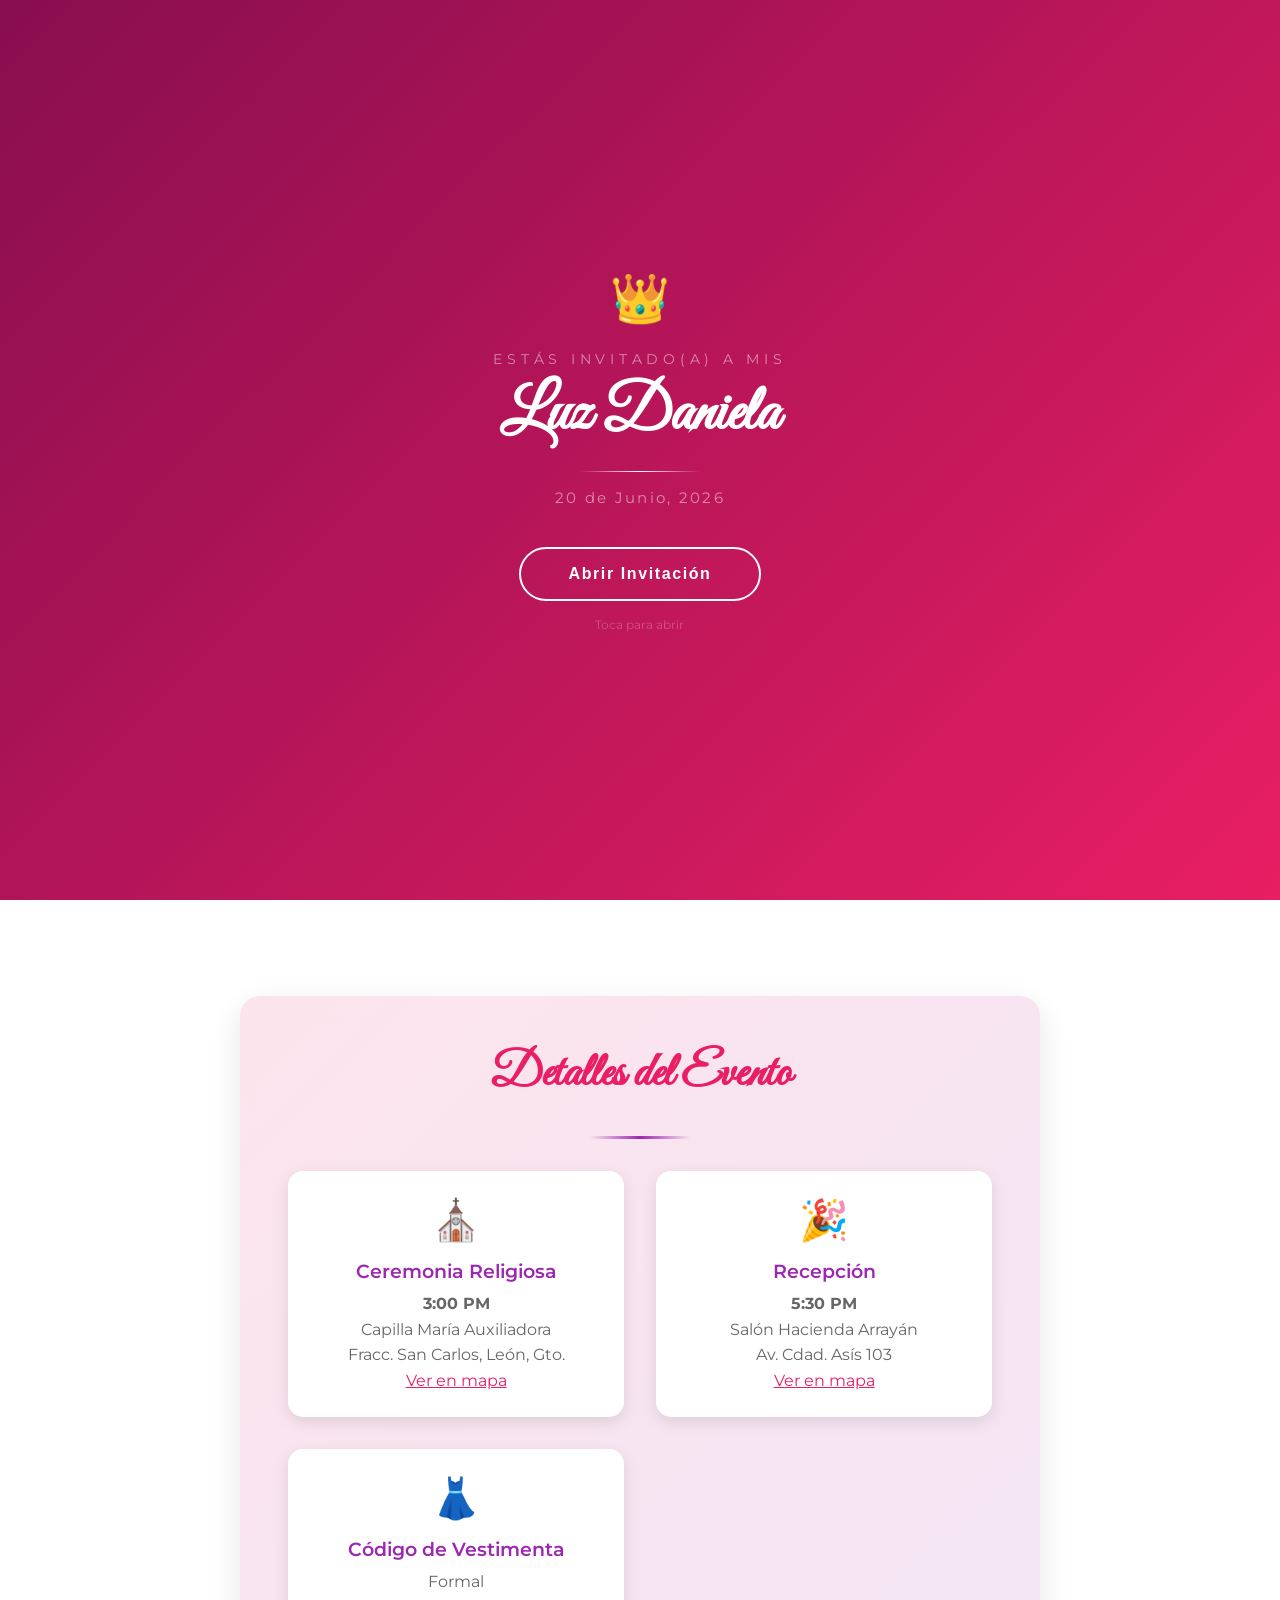
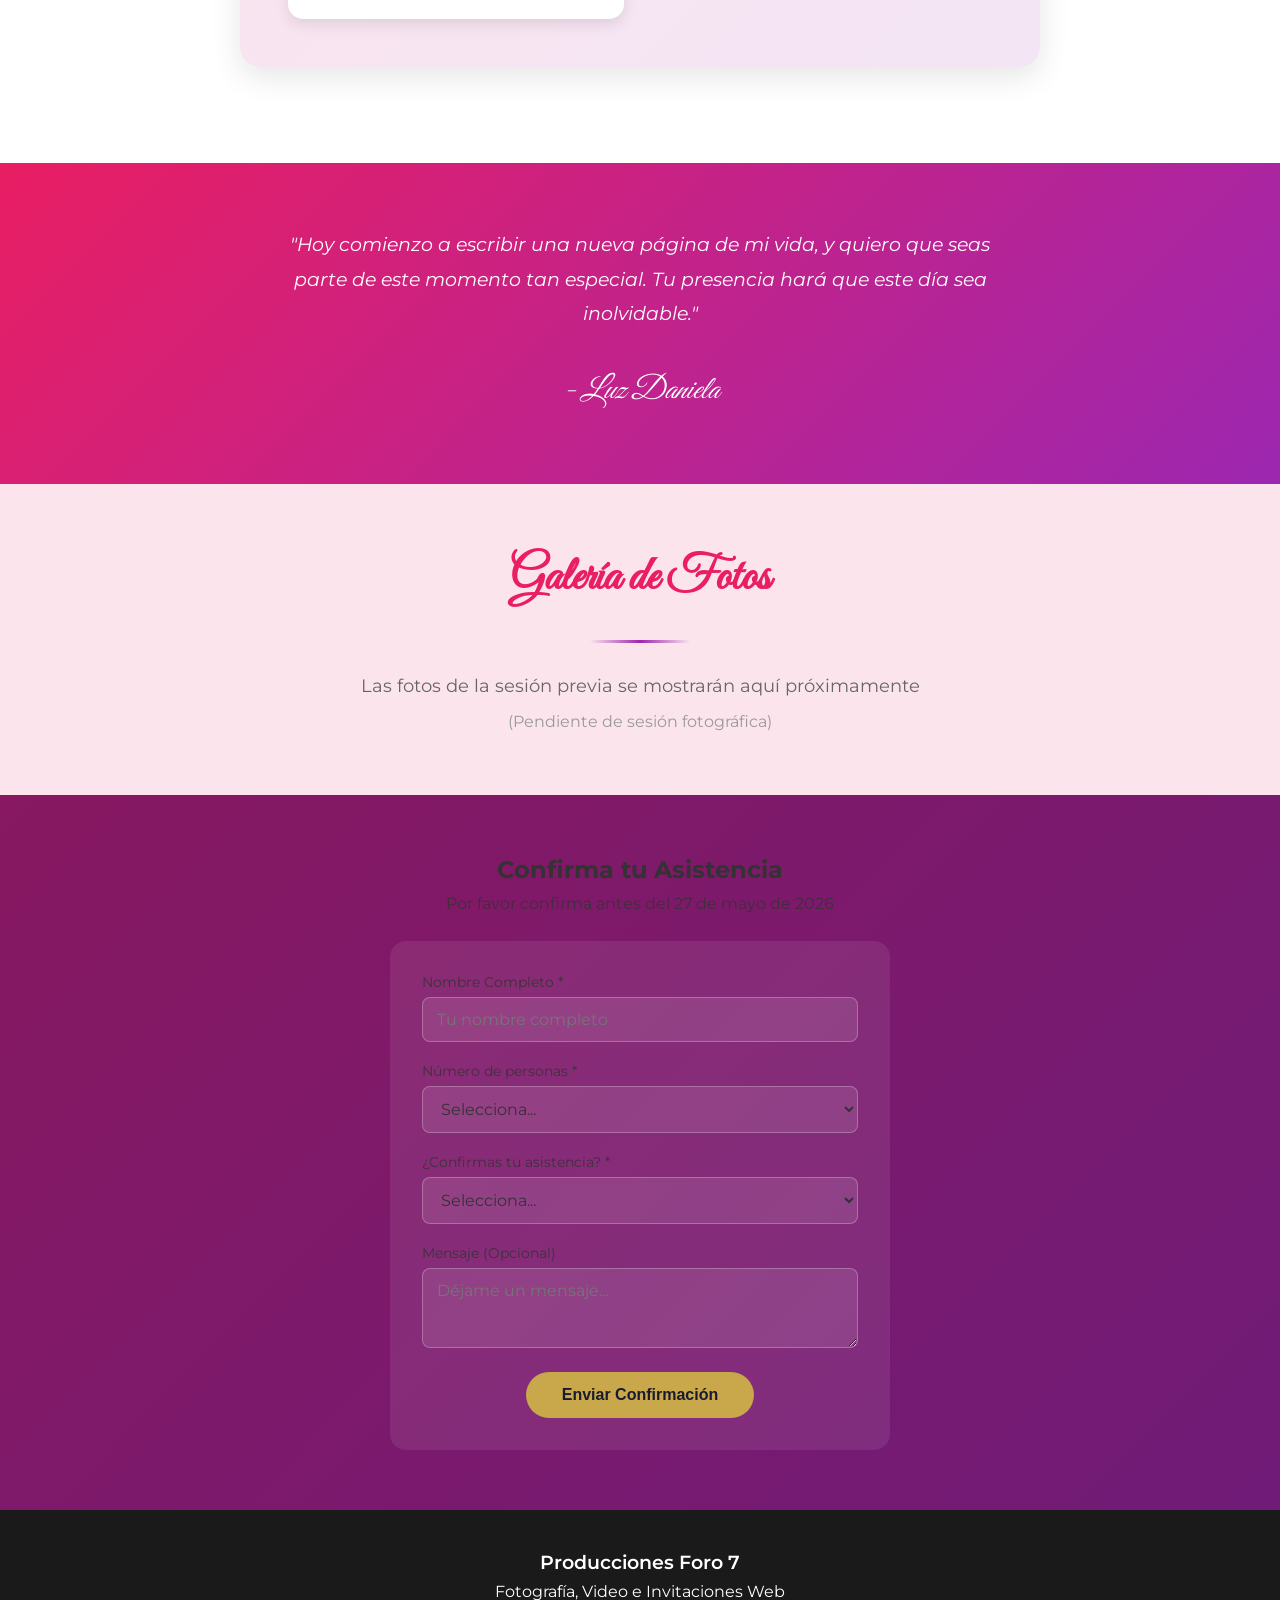
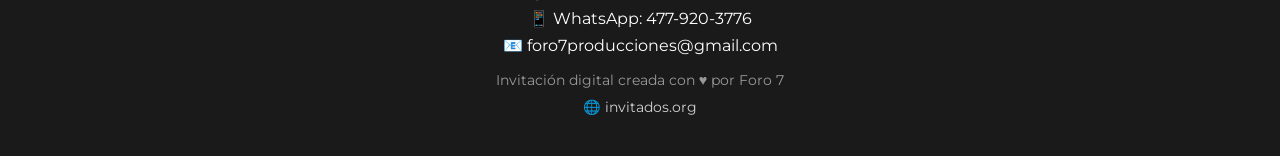
==== index.html @ 969c9317 "Add splash screen Co-Authored-By: Claude Sonnet 4.6 <noreply@anthropic.com>" ====
<!DOCTYPE html>
<html lang="es">
<head>
    <meta charset="UTF-8">
    <meta name="viewport" content="width=device-width, initial-scale=1.0">
    <title>XV Años - Luz Daniela Moreno Cuevas</title>
    <meta name="description" content="¡Acompáñanos a celebrar los XV años! 20 de Junio, 2026">
    <link rel="icon" type="image/svg+xml" href="favicon.svg">
    <link href="https://fonts.googleapis.com/css2?family=Great+Vibes&family=Montserrat:wght@300;400;600&display=swap" rel="stylesheet">
    <style>
        * {
            margin: 0;
            padding: 0;
            box-sizing: border-box;
        }

        body {
            font-family: 'Montserrat', sans-serif;
            background: linear-gradient(135deg, #e91e63 0%, #9c27b0 100%);
            color: #333;
            overflow-x: hidden;
        }

        .container {
            max-width: 1200px;
            margin: 0 auto;
        }

        /* Hero Section */
        .hero {
            min-height: 100vh;
            display: flex;
            flex-direction: column;
            justify-content: center;
            align-items: center;
            text-align: center;
            padding: 2rem;
            background: linear-gradient(135deg, rgba(233, 30, 99, 0.9) 0%, rgba(156, 39, 176, 0.9) 100%);
            color: white;
        }

        .hero-title {
            font-family: 'Great Vibes', cursive;
            font-size: 5rem;
            margin-bottom: 1rem;
            text-shadow: 2px 2px 4px rgba(0,0,0,0.3);
            animation: fadeInDown 1s ease-out;
        }

        .hero-subtitle {
            font-size: 1.5rem;
            font-weight: 300;
            margin-bottom: 2rem;
            animation: fadeInUp 1s ease-out 0.3s both;
        }

        .hero-date {
            font-size: 3rem;
            font-weight: 600;
            margin-bottom: 1rem;
            animation: fadeInUp 1s ease-out 0.6s both;
        }

        .hero-location {
            font-size: 1.2rem;
            font-weight: 300;
            animation: fadeInUp 1s ease-out 0.9s both;
        }

        /* Navigation */
        .nav-links {
            display: flex;
            justify-content: center;
            gap: 15px;
            margin: 30px 0;
            flex-wrap: wrap;
        }

        .nav-links a {
            display: inline-block;
            background: rgba(255, 255, 255, 0.2);
            backdrop-filter: blur(10px);
            color: white;
            padding: 12px 30px;
            border-radius: 30px;
            text-decoration: none;
            transition: all 0.3s;
            font-weight: 600;
            border: 2px solid rgba(255, 255, 255, 0.3);
        }

        .nav-links a:hover {
            background: rgba(255, 255, 255, 0.3);
            transform: translateY(-3px);
            box-shadow: 0 10px 20px rgba(0,0,0,0.2);
        }

        /* Info Section */
        .info-section {
            background: white;
            padding: 4rem 2rem;
        }

        .info-card {
            background: linear-gradient(135deg, #fce4ec 0%, #f3e5f5 100%);
            border-radius: 20px;
            padding: 3rem;
            margin: 2rem auto;
            max-width: 800px;
            box-shadow: 0 10px 30px rgba(0,0,0,0.1);
        }

        .info-title {
            font-family: 'Great Vibes', cursive;
            font-size: 3rem;
            text-align: center;
            color: #e91e63;
            margin-bottom: 2rem;
        }

        .event-details {
            display: grid;
            grid-template-columns: repeat(auto-fit, minmax(250px, 1fr));
            gap: 2rem;
            margin-top: 2rem;
        }

        .detail-item {
            text-align: center;
            padding: 1.5rem;
            background: white;
            border-radius: 15px;
            box-shadow: 0 5px 15px rgba(0,0,0,0.1);
        }

        .detail-icon {
            font-size: 2.5rem;
            margin-bottom: 1rem;
        }

        .detail-title {
            font-weight: 600;
            color: #9c27b0;
            margin-bottom: 0.5rem;
        }

        .detail-content {
            color: #666;
            line-height: 1.6;
        }

        /* Message Section */
        .message-section {
            background: linear-gradient(135deg, #e91e63 0%, #9c27b0 100%);
            color: white;
            padding: 4rem 2rem;
            text-align: center;
        }

        .message-box {
            max-width: 700px;
            margin: 0 auto;
            font-size: 1.2rem;
            line-height: 1.8;
            font-style: italic;
        }

        /* CTA Section */
        .cta-section {
            background: white;
            padding: 4rem 2rem;
            text-align: center;
        }

        .cta-button {
            display: inline-block;
            background: linear-gradient(135deg, #e91e63 0%, #9c27b0 100%);
            color: white;
            padding: 1.5rem 3rem;
            border-radius: 50px;
            text-decoration: none;
            font-size: 1.2rem;
            font-weight: 600;
            margin: 1rem;
            transition: all 0.3s;
            box-shadow: 0 10px 30px rgba(233, 30, 99, 0.3);
        }

        .cta-button:hover {
            transform: translateY(-3px);
            box-shadow: 0 15px 40px rgba(233, 30, 99, 0.4);
        }

        /* Footer */
        .footer {
            background: #1a1a1a;
            color: white;
            text-align: center;
            padding: 2rem;
        }

        .footer p {
            margin: 0.5rem 0;
        }

        /* Animations */
        @keyframes fadeInDown {
            from {
                opacity: 0;
                transform: translateY(-50px);
            }
            to {
                opacity: 1;
                transform: translateY(0);
            }
        }

        @keyframes fadeInUp {
            from {
                opacity: 0;
                transform: translateY(50px);
            }
            to {
                opacity: 1;
                transform: translateY(0);
            }
        }

        /* Responsive */
        @media (max-width: 768px) {
            .hero-title {
                font-size: 3rem;
            }

            .hero-date {
                font-size: 2rem;
            }

            .info-title {
                font-size: 2rem;
            }

            .event-details {
                grid-template-columns: 1fr;
            }
        }

        /* Decorative elements */
        .decorative-line {
            width: 100px;
            height: 3px;
            background: linear-gradient(90deg, transparent, #9c27b0, transparent);
            margin: 2rem auto;
        }

        /* ── RSVP ── */
        #rsvp { padding: 60px 20px; background: rgba(0,0,0,0.3); }
        #rsvp .section-title { text-align:center; margin-bottom:10px; }
        .rsvp-form { max-width: 500px; margin: 0 auto; background: rgba(255,255,255,0.08); border-radius: 16px; padding: 32px; }
        .form-group { margin-bottom: 20px; }
        .form-group label { display:block; margin-bottom:6px; font-size:.9rem; opacity:.85; }
        .form-group input,
        .form-group select,
        .form-group textarea { width:100%; padding:12px 14px; border:1px solid rgba(255,255,255,0.25); border-radius:8px; background:rgba(255,255,255,0.1); color:inherit; font-size:1rem; font-family:inherit; }
        .form-group textarea { min-height:80px; resize:vertical; }
        #successMessage { display:none; text-align:center; padding:24px; background:rgba(16,185,129,.15); border:1px solid #10b981; border-radius:12px; color:#6ee7b7; font-size:1.05rem; margin-top:16px; }

        /* ── SPLASH ── */
        .splash-screen { position:fixed; inset:0; z-index:10000; background:linear-gradient(135deg,#880e4f 0%,#e91e63 100%); display:flex; align-items:center; justify-content:center; transition:opacity .8s ease, visibility .8s ease; }
        .splash-screen.hidden { opacity:0; visibility:hidden; pointer-events:none; }
        .splash-content { text-align:center; padding:2rem; }
        .splash-icon { font-size:3rem; animation:splashFloat 3s ease-in-out infinite; }
        @keyframes splashFloat { 0%,100%{transform:translateY(0)} 50%{transform:translateY(-8px)} }
        .splash-subtitle { font-size:.85rem; letter-spacing:.35em; text-transform:uppercase; color:rgba(255,255,255,0.5); margin-top:1.5rem; }
        .splash-names { font-size:clamp(2.2rem,7vw,4rem); color:#fff; margin:.5rem 0; font-family:'Great Vibes',cursive; }
        .splash-divider { width:120px; height:1px; background:linear-gradient(90deg,transparent,#fff,transparent); margin:1rem auto; }
        .splash-date { font-size:.95rem; letter-spacing:.15em; color:rgba(255,255,255,0.5); }
        .splash-btn { display:inline-block; margin-top:2.5rem; padding:1rem 3rem; background:transparent; border:2px solid #fff; border-radius:50px; color:#fff; font-size:1rem; font-weight:600; letter-spacing:.1em; cursor:pointer; transition:all .3s; }
        .splash-btn:hover { background:#fff; color:#880e4f; transform:translateY(-3px); }
        .splash-hint { font-size:.75rem; color:rgba(255,255,255,0.5); margin-top:1rem; opacity:.5; }
    </style>
</head>
<body>

    <!-- Splash Screen -->
    <div class="splash-screen" id="splashScreen">
        <div class="splash-content">
            <div class="splash-icon">👑</div>
            <p class="splash-subtitle">Estás invitado(a) a mis</p>
            <h1 class="splash-names">Luz Daniela</h1>
            <div class="splash-divider"></div>
            <p class="splash-date">20 de Junio, 2026</p>
            <button class="splash-btn" id="openInvitation">
                <span>Abrir Invitación</span>
            </button>
            <p class="splash-hint">Toca para abrir</p>
        </div>
    </div>

    <!-- Background Music -->
    <audio id="bgMusic" loop preload="auto">
        <source src="audio/invitacion-luz-daniela.mp3" type="audio/mpeg">
    </audio>

    <!-- Hero Section -->
    <section class="hero">
        <h1 class="hero-title">Luz Daniela Moreno Cuevas</h1>
        <p class="hero-subtitle">Mis XV Años</p>
        <div class="decorative-line"></div>
        <p class="hero-date">20 de Junio, 2026</p>
        <p class="hero-location">León, Guanajuato</p>

    </section>

    <!-- Info Section -->
    <section class="info-section">
        <div class="container">
            <div class="info-card">
                <h2 class="info-title">Detalles del Evento</h2>
                <div class="decorative-line"></div>

                <div class="event-details">
                    <div class="detail-item">
                        <div class="detail-icon">⛪</div>
                        <h3 class="detail-title">Ceremonia Religiosa</h3>
                        <div class="detail-content">
                            <p><strong>3:00 PM</strong></p>
                            <p>Capilla María Auxiliadora</p>
                            <p>Fracc. San Carlos, León, Gto.</p>
                            <p><a href="https://maps.app.goo.gl/hKgvVpBN4P5H3VWU8" target="_blank" style="color: #e91e63;">Ver en mapa</a></p>
                        </div>
                    </div>

                    <div class="detail-item">
                        <div class="detail-icon">🎉</div>
                        <h3 class="detail-title">Recepción</h3>
                        <div class="detail-content">
                            <p><strong>5:30 PM</strong></p>
                            <p>Salón Hacienda Arrayán</p>
                            <p>Av. Cdad. Asís 103</p>
                            <p><a href="https://maps.app.goo.gl/dyuScq2cbaypZGyo8" target="_blank" style="color: #e91e63;">Ver en mapa</a></p>
                        </div>
                    </div>

                    <div class="detail-item">
                        <div class="detail-icon">👗</div>
                        <h3 class="detail-title">Código de Vestimenta</h3>
                        <div class="detail-content">
                            <p>Formal</p>
                        </div>
                    </div>
                </div>
            </div>
        </div>
    </section>

    <!-- Message Section -->
    <section class="message-section">
        <div class="container">
            <div class="message-box">
                <p>"Hoy comienzo a escribir una nueva página de mi vida, y quiero que seas parte de este momento tan especial. Tu presencia hará que este día sea inolvidable."</p>
                <p style="margin-top: 2rem; font-family: 'Great Vibes', cursive; font-size: 2rem;">- Luz Daniela</p>
            </div>
        </div>
    </section>

    <!-- Gallery Section (Placeholder) -->
    <section class="info-section" style="background: #fce4ec;">
        <div class="container">
            <h2 class="info-title">Galería de Fotos</h2>
            <div class="decorative-line"></div>
            <p style="text-align: center; color: #666; font-size: 1.1rem; margin-top: 2rem;">
                Las fotos de la sesión previa se mostrarán aquí próximamente
            </p>
            <p style="text-align: center; color: #999; margin-top: 1rem;">
                (Pendiente de sesión fotográfica)
            </p>
        </div>
    </section>

        <!-- RSVP -->
        <section id="rsvp">
            <h2 class="section-title">Confirma tu Asistencia</h2>
            <p style="text-align:center;margin-bottom:28px;opacity:.8;">
                Por favor confirma antes del <span id="confirmacionLimite">27 de mayo de 2026</span>
            </p>
            <div id="personalizedWelcome" style="display:none;text-align:center;margin-bottom:24px;padding:20px;background:rgba(255,255,255,0.07);border-radius:12px;">
                <p id="guestWelcomeText" style="font-size:1.1rem;margin-bottom:8px;"></p>
                <p id="guestPassesText" style="opacity:.75;font-size:.95rem;"></p>
            </div>
            <div class="rsvp-form">
                <form id="rsvpForm">
                    <div class="form-group">
                        <label for="name">Nombre Completo *</label>
                        <input type="text" id="name" name="name" required placeholder="Tu nombre completo">
                    </div>
                    <div class="form-group">
                        <label for="guests">Número de personas *</label>
                        <select id="guests" name="guests" required>
                            <option value="">Selecciona...</option>
                            <option value="1">1 persona</option>
                            <option value="2">2 personas</option>
                            <option value="3">3 personas</option>
                            <option value="4">4 personas</option>
                            <option value="5">5 personas</option>
                        </select>
                    </div>
                    <div class="form-group">
                        <label for="attendance">¿Confirmas tu asistencia? *</label>
                        <select id="attendance" name="attendance" required>
                            <option value="">Selecciona...</option>
                            <option value="si">Sí, asistiré</option>
                            <option value="no">No podré asistir</option>
                        </select>
                    </div>
                    <div class="form-group">
                        <label for="message">Mensaje (Opcional)</label>
                        <textarea id="message" name="message" placeholder="Déjame un mensaje..."></textarea>
                    </div>
                    <div style="text-align:center;">
                        <button type="submit" style="background:var(--gold,#c9a84c);color:#1a1a2e;border:none;padding:14px 36px;border-radius:25px;font-size:1rem;font-weight:bold;cursor:pointer;">Enviar Confirmación</button>
                    </div>
                </form>
                <div id="successMessage">
                    ✓ ¡Gracias! Tu confirmación ha sido registrada.
                </div>
            </div>
        </section>

    <!-- Footer -->
    <footer class="footer">
        <p style="font-weight: 600; font-size: 1.2rem;">Producciones Foro 7</p>
        <p>Fotografía, Video e Invitaciones Web</p>
        <p>📱 WhatsApp: 477-920-3776</p>
        <p>📧 foro7producciones@gmail.com</p>
        <p style="margin-top: 1rem; font-size: 0.9rem; color: #999;">
            Invitación digital creada con ♥ por Foro 7
        </p>
    </footer>
<!-- Music Toggle Button -->
<button id="musicToggle" aria-label="Toggle music" style="position:fixed;bottom:20px;right:20px;z-index:9999;width:48px;height:48px;border-radius:50%;background:rgba(255,255,255,0.2);backdrop-filter:blur(10px);border:2px solid rgba(255,255,255,0.4);color:#fff;font-size:1.3rem;cursor:pointer;display:flex;align-items:center;justify-content:center;transition:all .3s;">&#9835;</button>

<script>
(function(){
    const audio = document.getElementById('bgMusic');
    const btn = document.getElementById('musicToggle');
    let playing = false;
    btn.addEventListener('click', function(){
        if(playing){ audio.pause(); btn.style.opacity='0.6'; playing=false; }
        else { audio.play().catch(()=>{}); btn.style.opacity='1'; playing=true; }
    });
    document.addEventListener('click', function startAudio(){
        if(!playing){ audio.play().then(()=>{ playing=true; btn.style.opacity='1'; }).catch(()=>{}); }
        document.removeEventListener('click', startAudio);
    }, {once: true});
})();
</script>

    <script src="visitas.js?v=1"></script>

    <script src="js/rsvp-guest.js"></script>
<script src="js/foro7-footer.js"></script>
<script>
// Splash handler
(function(){
    const splash = document.getElementById('splashScreen');
    const btn = document.getElementById('openInvitation');
    const audio = document.getElementById('bgMusic');
    if (!btn || !splash) return;
    btn.addEventListener('click', function(){
        splash.classList.add('hidden');
        if (audio) audio.play().catch(()=>{});
    });
})();
</script>
    <script>
    (function () {
        const token = new URLSearchParams(window.location.search).get('inv');
        if (token) return;
        const SB_URL  = 'https://nzpujmlienzfetqcgsxz.supabase.co';
        const SB_ANON = 'eyJhbGciOiJIUzI1NiIsInR5cCI6IkpXVCJ9.eyJpc3MiOiJzdXBhYmFzZSIsInJlZiI6Im56cHVqbWxpZW56ZmV0cWNnc3h6Iiwicm9sZSI6ImFub24iLCJpYXQiOjE3NzQ2ODYzMzYsImV4cCI6MjA5MDI2MjMzNn0.xl3lsb-KYj5tVLKTnzpbsdEGoV9ySnswH4eyRuyEH1s';
        const SB_H    = { 'apikey': SB_ANON, 'Authorization': 'Bearer ' + SB_ANON, 'Content-Type': 'application/json' };
        const SLUG    = 'xv-luz-daniela';
        const WA_NUMS = ['5214776607212'];
        const NOMBRE_EVENTO = 'los XV años de Luz Daniela';

        function attachHandler() {
            const form = document.getElementById('rsvpForm');
            if (!form) return;
            form.addEventListener('submit', async function (e) {
                e.preventDefault();
                const nombre  = (document.getElementById('name')?.value || '').trim();
                const pases   = parseInt(document.getElementById('guests')?.value || '1');
                const asiste  = document.getElementById('attendance')?.value === 'si';
                const mensaje = (document.getElementById('message')?.value || '').trim();
                if (!nombre) return;
                const btn = form.querySelector('button[type="submit"]');
                if (btn) { btn.disabled = true; btn.textContent = 'Enviando...'; }
                try {
                    const evR = await fetch(`${SB_URL}/rest/v1/eventos?slug=eq.${SLUG}&select=id&limit=1`, { headers: SB_H });
                    const [ev] = await evR.json();
                    if (ev?.id) {
                        await fetch(`${SB_URL}/rest/v1/invitados`, {
                            method: 'POST',
                            headers: { ...SB_H, 'Prefer': 'return=minimal' },
                            body: JSON.stringify({ evento_id: ev.id, nombre, pases_asignados: pases, pases_confirmados: pases, asiste, status: asiste ? 'confirmada' : 'declinada', mensaje: mensaje || null, fecha_confirmacion: new Date().toISOString() })
                        });
                    }
                } catch (err) {}
                form.style.display = 'none';
                const succ = document.getElementById('successMessage');
                if (succ) succ.style.display = 'block';
                const txt = asiste
                    ? `Hola, confirmo mi asistencia a ${NOMBRE_EVENTO}.\nNombre: ${nombre}\nPersonas: ${pases}${mensaje ? '\nMensaje: ' + mensaje : ''}`
                    : `Hola, lamentablemente no podré asistir a ${NOMBRE_EVENTO}.\nNombre: ${nombre}${mensaje ? '\nMensaje: ' + mensaje : ''}`;
                WA_NUMS.forEach((num, i) => setTimeout(() => window.open(`https://wa.me/${num}?text=${encodeURIComponent(txt)}`, '_blank'), 400 + i * 600));
            });
        }
        if (document.readyState === 'loading') document.addEventListener('DOMContentLoaded', attachHandler);
        else attachHandler();
    })();
    </script>
</body>
</html>
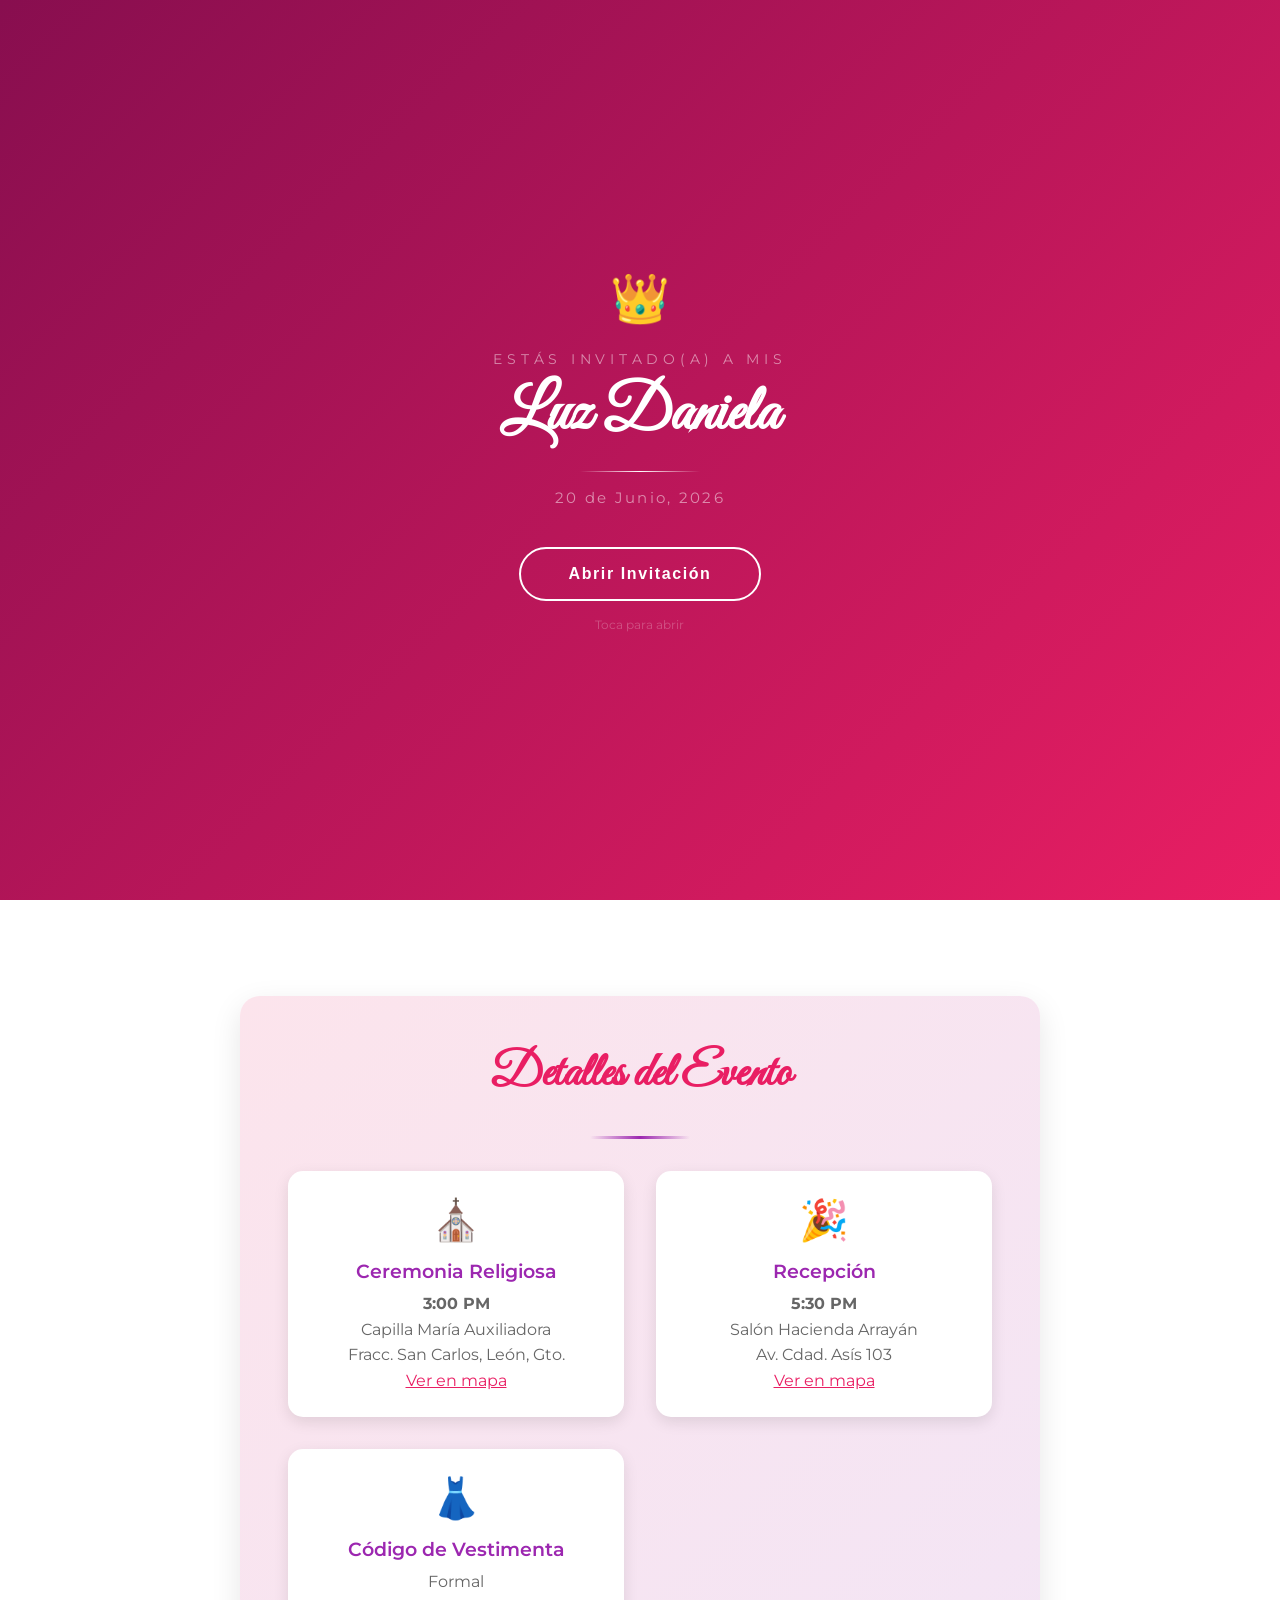
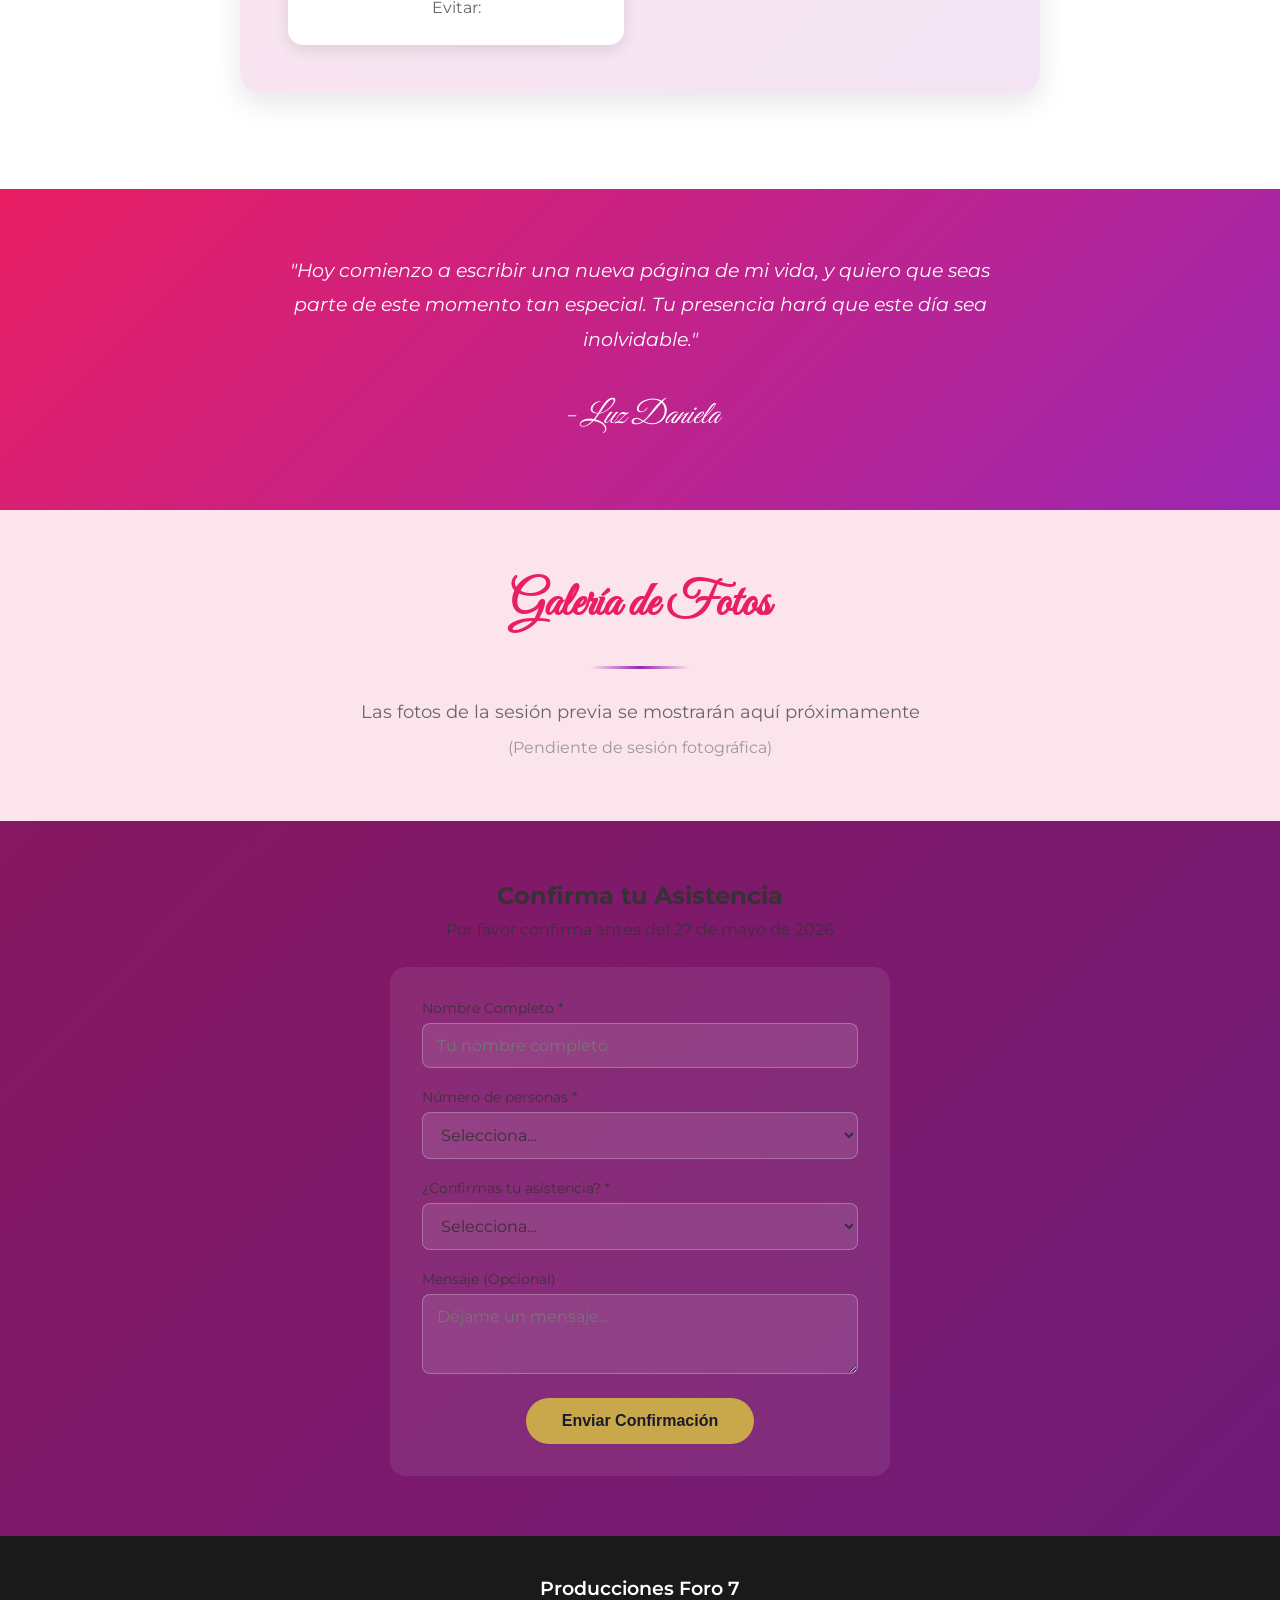
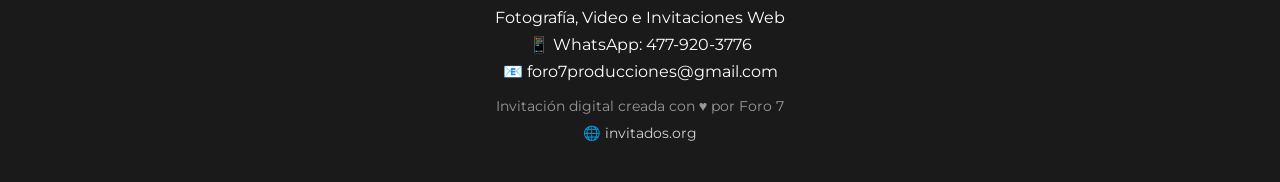
==== commit 405ff2fa: "Fix data-campo: ceremonia-hora, recepcion-hora, recepcion-direccion, vestimenta-colores" ====
--- a/index.html
+++ b/index.html
@@ -304,7 +304,7 @@
 
     <!-- Hero Section -->
     <section class="hero">
-        <h1 class="hero-title">Luz Daniela Moreno Cuevas</h1>
+        <h1 class="hero-title"><span data-campo="protagonista-nombre">Luz Daniela Moreno Cuevas</span></h1>
         <p class="hero-subtitle">Mis XV Años</p>
         <div class="decorative-line"></div>
         <p class="hero-date">20 de Junio, 2026</p>
@@ -324,10 +324,10 @@
                         <div class="detail-icon">⛪</div>
                         <h3 class="detail-title">Ceremonia Religiosa</h3>
                         <div class="detail-content">
-                            <p><strong>3:00 PM</strong></p>
-                            <p>Capilla María Auxiliadora</p>
-                            <p>Fracc. San Carlos, León, Gto.</p>
-                            <p><a href="https://maps.app.goo.gl/hKgvVpBN4P5H3VWU8" target="_blank" style="color: #e91e63;">Ver en mapa</a></p>
+                            <p><strong data-campo="ceremonia-hora">3:00 PM</strong></p>
+                            <p><span data-campo="ceremonia-lugar">Capilla María Auxiliadora</span></p>
+                            <p><span data-campo="ceremonia-direccion">Fracc. San Carlos, León, Gto.</span></p>
+                            <p><a href="https://maps.app.goo.gl/hKgvVpBN4P5H3VWU8" target="_blank" style="color: #e91e63;" data-campo="ceremonia-maps">Ver en mapa</a></p>
                         </div>
                     </div>
 
@@ -335,10 +335,10 @@
                         <div class="detail-icon">🎉</div>
                         <h3 class="detail-title">Recepción</h3>
                         <div class="detail-content">
-                            <p><strong>5:30 PM</strong></p>
-                            <p>Salón Hacienda Arrayán</p>
-                            <p>Av. Cdad. Asís 103</p>
-                            <p><a href="https://maps.app.goo.gl/dyuScq2cbaypZGyo8" target="_blank" style="color: #e91e63;">Ver en mapa</a></p>
+                            <p><strong data-campo="recepcion-hora">5:30 PM</strong></p>
+                            <p><span data-campo="recepcion-lugar">Salón Hacienda Arrayán</span></p>
+                            <p data-campo="recepcion-direccion">Av. Cdad. Asís 103</p>
+                            <p><a href="https://maps.app.goo.gl/dyuScq2cbaypZGyo8" target="_blank" style="color: #e91e63;" data-campo="recepcion-maps">Ver en mapa</a></p>
                         </div>
                     </div>
 
@@ -347,6 +347,7 @@
                         <h3 class="detail-title">Código de Vestimenta</h3>
                         <div class="detail-content">
                             <p>Formal</p>
+                            <p>Evitar: <strong data-campo="vestimenta-colores"></strong></p>
                         </div>
                     </div>
                 </div>
@@ -363,6 +364,29 @@
             </div>
         </div>
     </section>
+
+    <!-- Countdown -->
+<section id="countdown" style="padding:40px 20px;text-align:center;">
+    <h2 style="margin-bottom:20px;font-size:1.4rem;opacity:.85;">Faltan</h2>
+    <div style="display:flex;justify-content:center;gap:16px;flex-wrap:wrap;">
+        <div style="text-align:center;min-width:60px;">
+            <span id="cd-days" style="display:block;font-size:2.5rem;font-weight:bold;">--</span>
+            <span style="font-size:.8rem;opacity:.7;text-transform:uppercase;letter-spacing:.1em;">Días</span>
+        </div>
+        <div style="text-align:center;min-width:60px;">
+            <span id="cd-hours" style="display:block;font-size:2.5rem;font-weight:bold;">--</span>
+            <span style="font-size:.8rem;opacity:.7;text-transform:uppercase;letter-spacing:.1em;">Horas</span>
+        </div>
+        <div style="text-align:center;min-width:60px;">
+            <span id="cd-minutes" style="display:block;font-size:2.5rem;font-weight:bold;">--</span>
+            <span style="font-size:.8rem;opacity:.7;text-transform:uppercase;letter-spacing:.1em;">Minutos</span>
+        </div>
+        <div style="text-align:center;min-width:60px;">
+            <span id="cd-seconds" style="display:block;font-size:2.5rem;font-weight:bold;">--</span>
+            <span style="font-size:.8rem;opacity:.7;text-transform:uppercase;letter-spacing:.1em;">Segundos</span>
+        </div>
+    </div>
+</section>
 
     <!-- Gallery Section (Placeholder) -->
     <section class="info-section" style="background: #fce4ec;">
@@ -456,6 +480,8 @@
 })();
 </script>
 
+    <script>window.EVENTO_SLUG='xv-luz-daniela';</script>
+    <script src="js/evento-loader.js"></script>
     <script src="visitas.js?v=1"></script>
 
     <script src="js/rsvp-guest.js"></script>
@@ -520,5 +546,20 @@
         else attachHandler();
     })();
     </script>
+<script>
+(function(){
+    const eventDate = new Date('2026-06-20T17:00:00-06:00');
+    function upd(){
+        const diff = eventDate - new Date();
+        if(diff<=0){const s=document.getElementById('countdown');if(s)s.remove();return;}
+        const el=(id,v)=>{const e=document.getElementById(id);if(e)e.textContent=String(v).padStart(2,'0');};
+        el('cd-days',Math.floor(diff/86400000));
+        el('cd-hours',Math.floor((diff%86400000)/3600000));
+        el('cd-minutes',Math.floor((diff%3600000)/60000));
+        el('cd-seconds',Math.floor((diff%60000)/1000));
+    }
+    upd(); setInterval(upd,1000);
+})();
+</script>
 </body>
 </html>
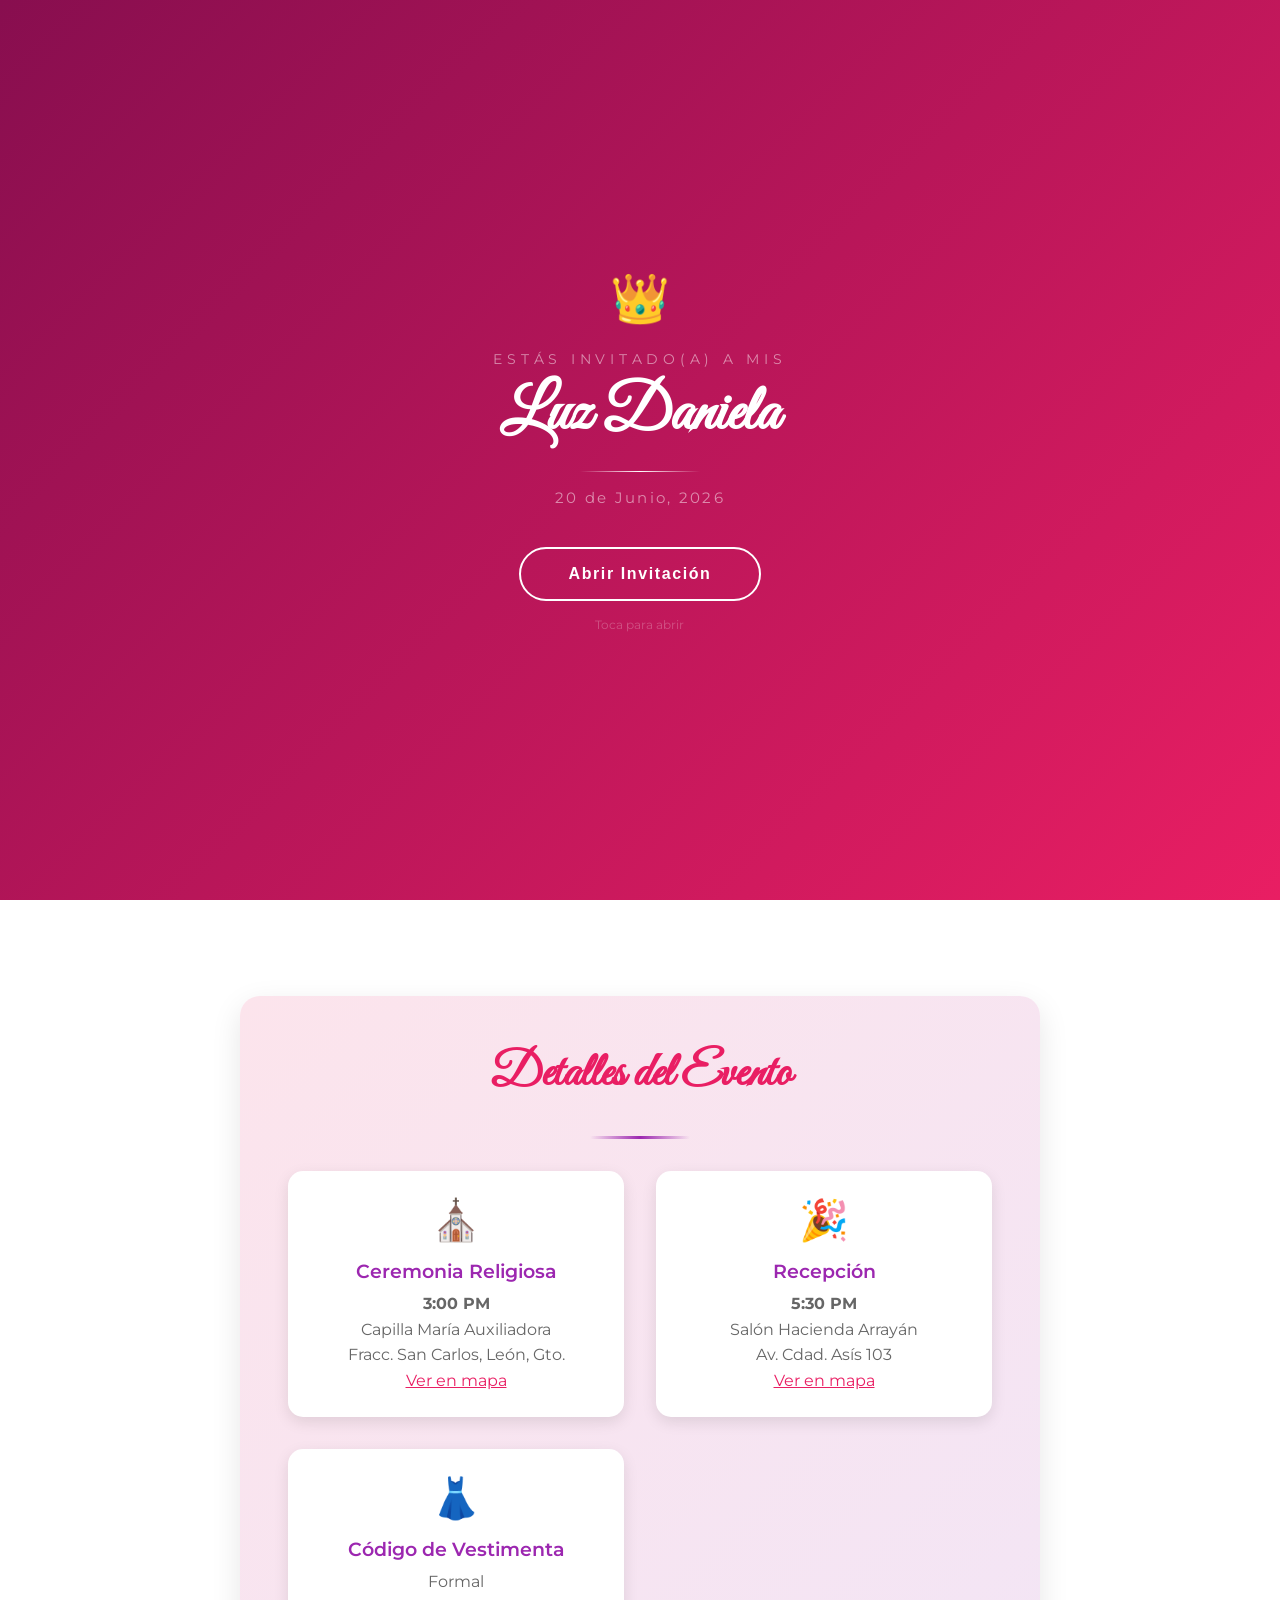
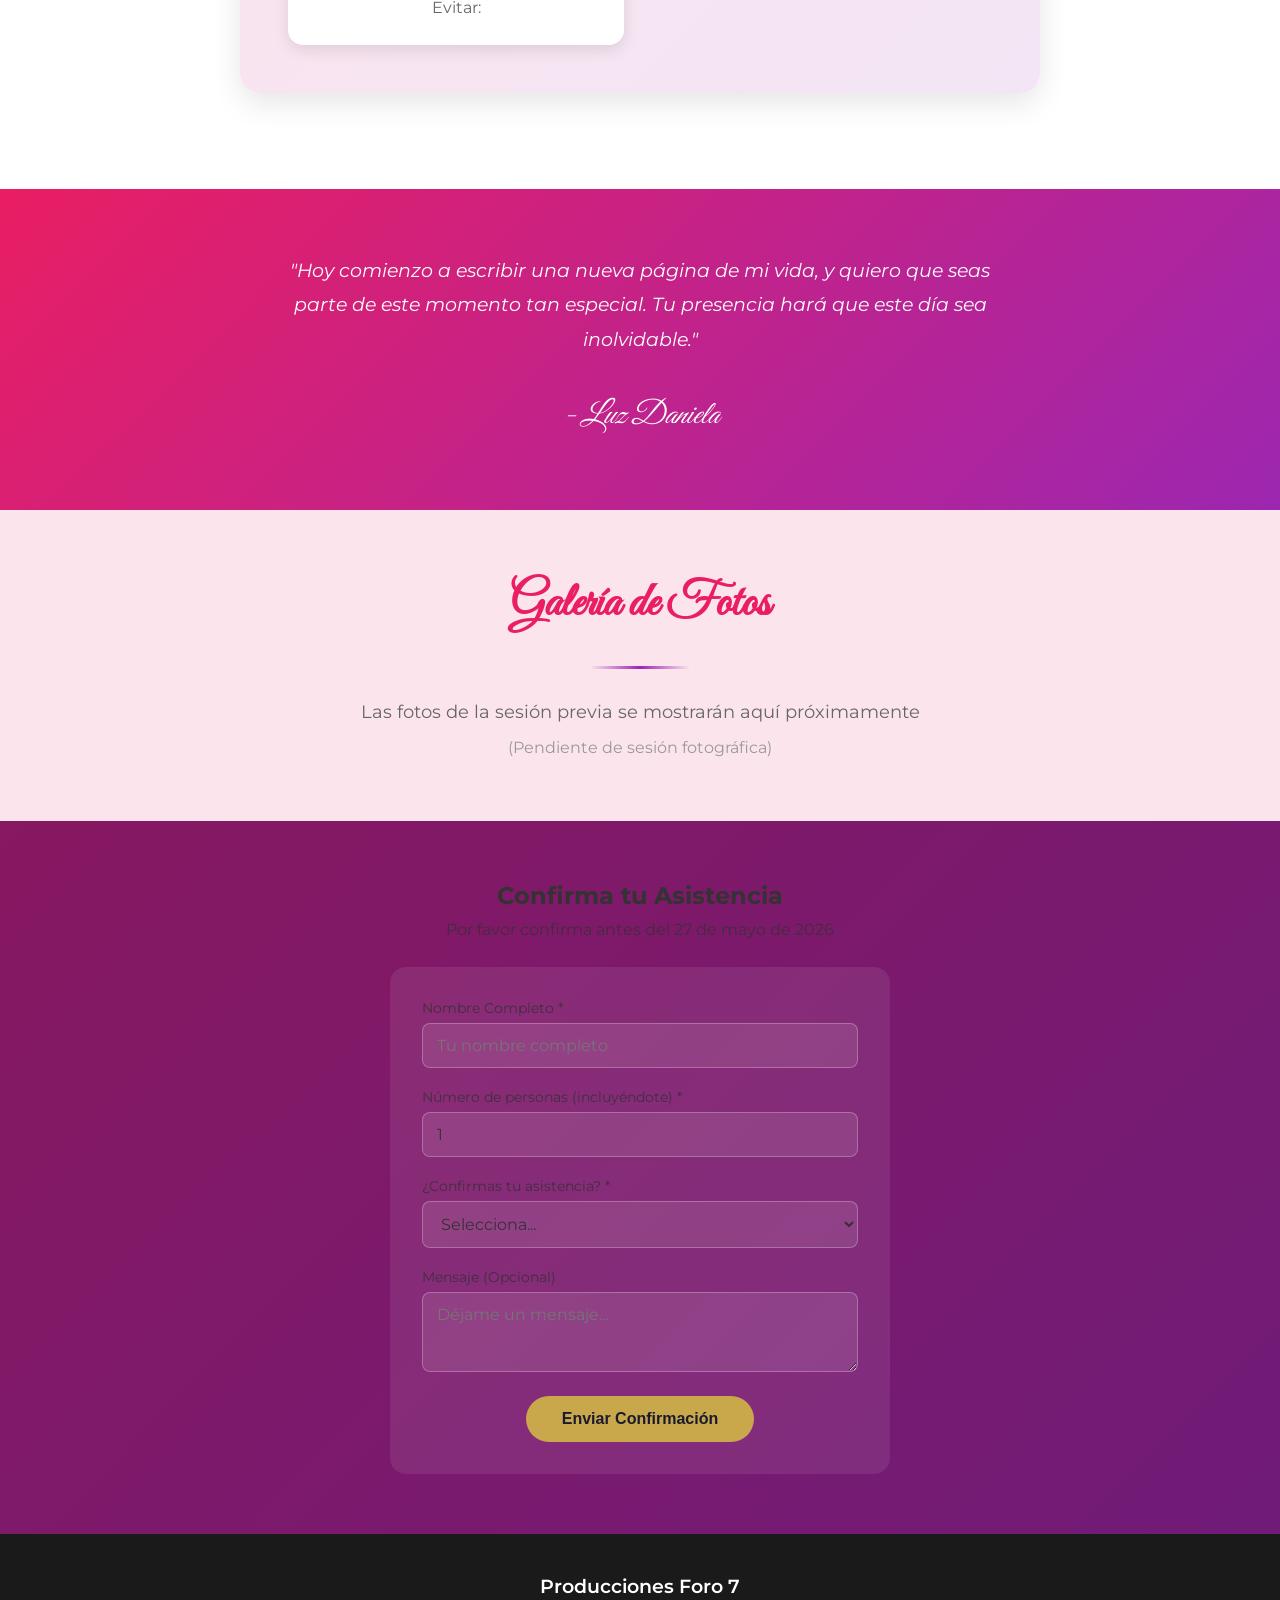
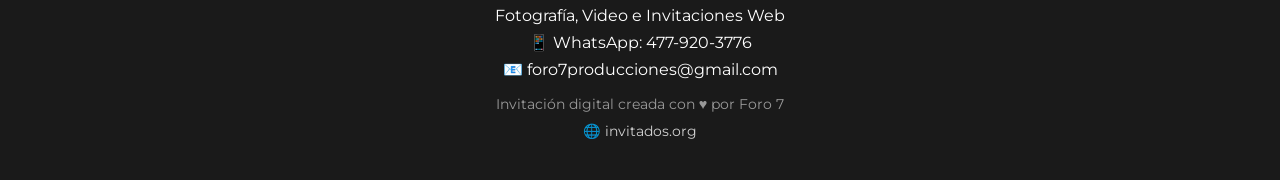
==== commit c16717ce: "Add companion names (acompanantes) to RSVP system" ====
--- a/index.html
+++ b/index.html
@@ -286,10 +286,12 @@
     <div class="splash-screen" id="splashScreen">
         <div class="splash-content">
             <div class="splash-icon">👑</div>
-            <p class="splash-subtitle">Estás invitado(a) a mis</p>
+            <p class="splash-subtitle" id="splashSubtitle">Estás invitado(a) a mis</p>
             <h1 class="splash-names">Luz Daniela</h1>
             <div class="splash-divider"></div>
-            <p class="splash-date">20 de Junio, 2026</p>
+            <p class="splash-date" id="splashDate">20 de Junio, 2026</p>
+            <p id="splashGuest" style="display:none;font-size:1.6rem;font-family:'Great Vibes',cursive;margin:.3rem 0;"></p>
+            <p id="splashPases" style="display:none;opacity:.75;font-size:.9rem;margin:.2rem 0 1rem;"></p>
             <button class="splash-btn" id="openInvitation">
                 <span>Abrir Invitación</span>
             </button>
@@ -359,7 +361,7 @@
     <section class="message-section">
         <div class="container">
             <div class="message-box">
-                <p>"Hoy comienzo a escribir una nueva página de mi vida, y quiero que seas parte de este momento tan especial. Tu presencia hará que este día sea inolvidable."</p>
+                <p data-campo="invitacion-frase">"Hoy comienzo a escribir una nueva página de mi vida, y quiero que seas parte de este momento tan especial. Tu presencia hará que este día sea inolvidable."</p>
                 <p style="margin-top: 2rem; font-family: 'Great Vibes', cursive; font-size: 2rem;">- Luz Daniela</p>
             </div>
         </div>
@@ -419,17 +421,15 @@
                         <input type="text" id="name" name="name" required placeholder="Tu nombre completo">
                     </div>
                     <div class="form-group">
-                        <label for="guests">Número de personas *</label>
-                        <select id="guests" name="guests" required>
-                            <option value="">Selecciona...</option>
-                            <option value="1">1 persona</option>
-                            <option value="2">2 personas</option>
-                            <option value="3">3 personas</option>
-                            <option value="4">4 personas</option>
-                            <option value="5">5 personas</option>
-                        </select>
-                    </div>
-                    <div class="form-group">
+                        <label for="guests">Número de personas (incluyéndote) *</label>
+                        <input type="number" id="guests" name="guests" min="1" max="20" value="1" required>
+                    </div>
+                    
+                    <div class="form-group" id="nombresGroup" style="display:none;">
+                        <label>Nombres de tus acompanantes</label>
+                        <div id="nombresContainer"></div>
+                    </div>
+<div class="form-group">
                         <label for="attendance">¿Confirmas tu asistencia? *</label>
                         <select id="attendance" name="attendance" required>
                             <option value="">Selecciona...</option>
@@ -510,15 +510,41 @@
         const WA_NUMS = ['5214776607212'];
         const NOMBRE_EVENTO = 'los XV años de Luz Daniela';
 
-        function attachHandler() {
+        
+        function buildNombreInputs(count) {
+            var container = document.getElementById('nombresContainer');
+            var group = document.getElementById('nombresGroup');
+            if (!container || !group) return;
+            container.innerHTML = '';
+            var numAcomp = Math.max(0, count - 1);
+            group.style.display = numAcomp > 0 ? 'block' : 'none';
+            for (var i = 0; i < numAcomp; i++) {
+                var inp = document.createElement('input');
+                inp.type = 'text';
+                inp.className = 'nombre-asistente';
+                inp.placeholder = 'Acompanante ' + (i + 1);
+                inp.style.cssText = 'width:100%;padding:10px;margin-bottom:6px;border:1px solid rgba(255,255,255,0.2);border-radius:8px;background:rgba(255,255,255,0.08);color:inherit;font-size:.95rem;';
+                container.appendChild(inp);
+            }
+        }
+
+function attachHandler() {
             const form = document.getElementById('rsvpForm');
             if (!form) return;
+            var guestsInput = document.getElementById('guests');
+            if (guestsInput) {
+                guestsInput.addEventListener('change', function(){ buildNombreInputs(parseInt(this.value)||1); });
+                guestsInput.addEventListener('input', function(){ buildNombreInputs(parseInt(this.value)||1); });
+                buildNombreInputs(parseInt(guestsInput.value)||1);
+            }
+
             form.addEventListener('submit', async function (e) {
                 e.preventDefault();
                 const nombre  = (document.getElementById('name')?.value || '').trim();
                 const pases   = parseInt(document.getElementById('guests')?.value || '1');
                 const asiste  = document.getElementById('attendance')?.value === 'si';
                 const mensaje = (document.getElementById('message')?.value || '').trim();
+                                const nombres = Array.from(document.querySelectorAll('.nombre-asistente')).map(function(inp){ return inp.value.trim(); }).filter(Boolean);
                 if (!nombre) return;
                 const btn = form.querySelector('button[type="submit"]');
                 if (btn) { btn.disabled = true; btn.textContent = 'Enviando...'; }
@@ -526,18 +552,25 @@
                     const evR = await fetch(`${SB_URL}/rest/v1/eventos?slug=eq.${SLUG}&select=id&limit=1`, { headers: SB_H });
                     const [ev] = await evR.json();
                     if (ev?.id) {
-                        await fetch(`${SB_URL}/rest/v1/invitados`, {
+                        const r_inv = await fetch(`${SB_URL}/rest/v1/invitados`, {
                             method: 'POST',
-                            headers: { ...SB_H, 'Prefer': 'return=minimal' },
+                            headers: { ...SB_H, 'Prefer': 'return=representation' },
                             body: JSON.stringify({ evento_id: ev.id, nombre, pases_asignados: pases, pases_confirmados: pases, asiste, status: asiste ? 'confirmada' : 'declinada', mensaje: mensaje || null, fecha_confirmacion: new Date().toISOString() })
                         });
+                        const [inv] = await r_inv.json();
+                        if (inv?.id && nombres.length) {
+                            await fetch(`${SB_URL}/rest/v1/acompanantes`, {
+                                method: 'POST', headers: { ...SB_H, 'Prefer': 'return=minimal' },
+                                body: JSON.stringify(nombres.map((n,i) => ({ invitado_id: inv.id, nombre: n, orden: i })))
+                            });
+                        }
                     }
                 } catch (err) {}
                 form.style.display = 'none';
                 const succ = document.getElementById('successMessage');
                 if (succ) succ.style.display = 'block';
                 const txt = asiste
-                    ? `Hola, confirmo mi asistencia a ${NOMBRE_EVENTO}.\nNombre: ${nombre}\nPersonas: ${pases}${mensaje ? '\nMensaje: ' + mensaje : ''}`
+                    ? `Hola, confirmo mi asistencia a ${NOMBRE_EVENTO}.\nNombre: ${nombre}\nPersonas: ${pases}${nombres.length ? "\nAcompanantes: " + nombres.join(", ") : ""}${mensaje ? '\nMensaje: ' + mensaje : ''}`
                     : `Hola, lamentablemente no podré asistir a ${NOMBRE_EVENTO}.\nNombre: ${nombre}${mensaje ? '\nMensaje: ' + mensaje : ''}`;
                 WA_NUMS.forEach((num, i) => setTimeout(() => window.open(`https://wa.me/${num}?text=${encodeURIComponent(txt)}`, '_blank'), 400 + i * 600));
             });
@@ -561,5 +594,31 @@
     upd(); setInterval(upd,1000);
 })();
 </script>
+<script>
+(function(){
+    var token=new URLSearchParams(window.location.search).get('inv');
+    var btn=document.getElementById('openInvitation');
+    if(btn)btn.addEventListener('click',function(){window.scrollTo({top:0,behavior:'smooth'});});
+    if(!token)return;
+    var SB_URL='https://nzpujmlienzfetqcgsxz.supabase.co';
+    var SB_ANON='eyJhbGciOiJIUzI1NiIsInR5cCI6IkpXVCJ9.eyJpc3MiOiJzdXBhYmFzZSIsInJlZiI6Im56cHVqbWxpZW56ZmV0cWNnc3h6Iiwicm9sZSI6ImFub24iLCJpYXQiOjE3NzQ2ODYzMzYsImV4cCI6MjA5MDI2MjMzNn0.xl3lsb-KYj5tVLKTnzpbsdEGoV9ySnswH4eyRuyEH1s';
+    fetch(SB_URL+'/rest/v1/invitados?token=eq.'+encodeURIComponent(token)+'&select=nombre,pases_asignados&limit=1',{headers:{'apikey':SB_ANON,'Authorization':'Bearer '+SB_ANON}})
+    .then(function(r){return r.json();})
+    .then(function(rows){
+        if(!rows||!rows.length)return;
+        var g=rows[0];
+        var sub=document.getElementById('splashSubtitle');
+        var dateEl=document.getElementById('splashDate');
+        var gEl=document.getElementById('splashGuest');
+        var pEl=document.getElementById('splashPases');
+        if(sub)sub.textContent='Hola,';
+        document.querySelectorAll('.splash-names,.splash-name,.splash-title').forEach(function(el){el.style.display='none';});
+        if(dateEl)dateEl.style.display='none';
+        if(gEl){gEl.textContent=g.nombre;gEl.style.display='block';}
+        if(pEl){pEl.textContent='🎟 '+g.pases_asignados+' '+(g.pases_asignados===1?'pase':'pases');pEl.style.display='block';}
+        if(btn)btn.textContent='Ver mi Invitación';
+    }).catch(function(){});
+})();
+</script>
 </body>
 </html>
